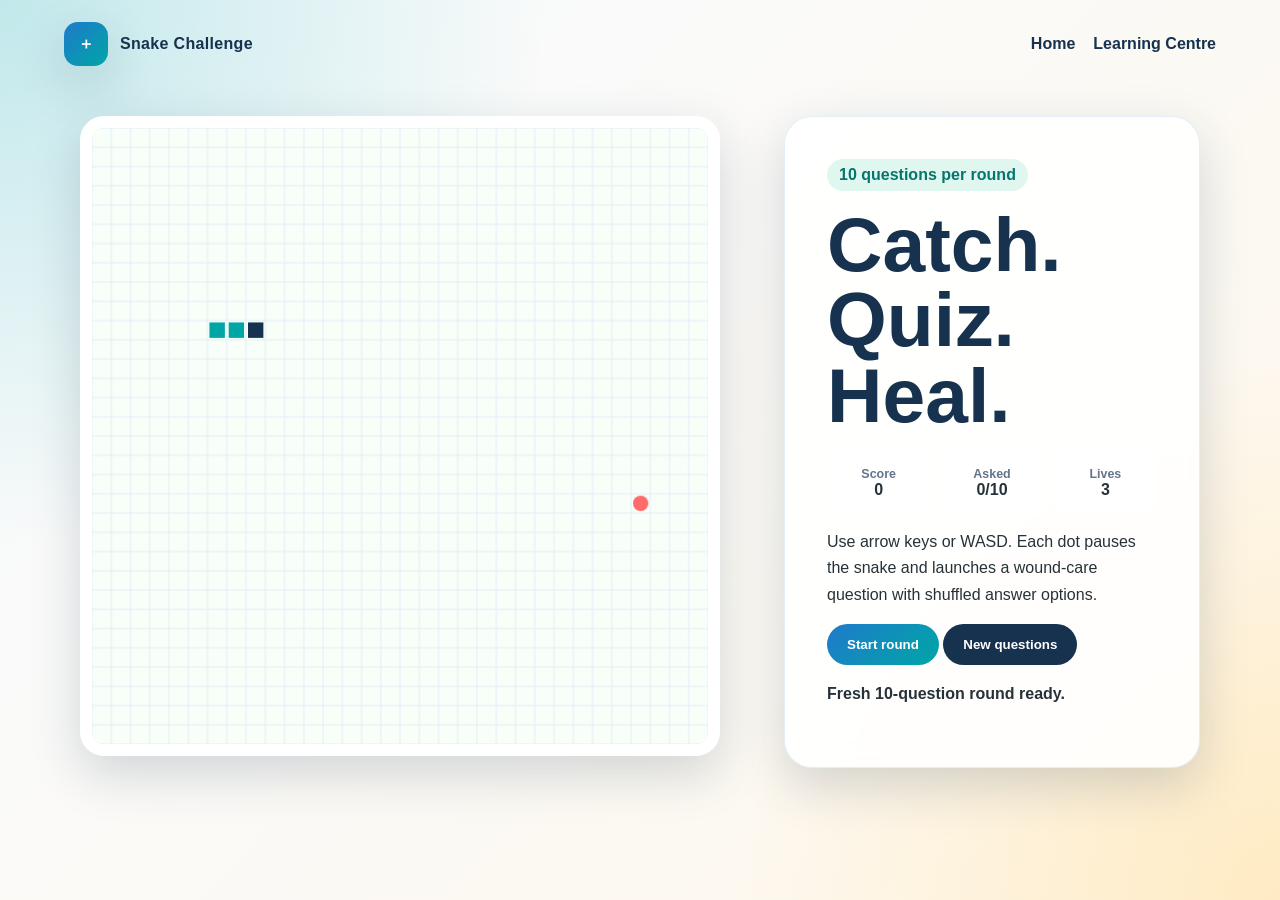
==== snake.html @ 81542b4e "Build gamified wound care learning app" ====
<!doctype html>
<html lang="en">
<head>
  <meta charset="utf-8">
  <meta name="viewport" content="width=device-width, initial-scale=1">
  <title>Snake Challenge | WoundCare Quest</title>
  <link rel="stylesheet" href="style.css">
</head>
<body>
  <header>
    <div class="brand"><span class="logo-mark">＋</span> Snake Challenge</div>
    <nav><a href="index.html">Home</a><a href="training.html">Learning Centre</a></nav>
  </header>
  <main class="game-layout">
    <section>
      <canvas id="board" width="640" height="640" aria-label="Snake wound care quiz game"></canvas>
    </section>
    <aside class="game-panel">
      <span class="badge">10 questions per round</span>
      <h1>Catch. Quiz. Heal.</h1>
      <div class="stats">
        <div class="stat"><span>Score</span><strong id="score">0</strong></div>
        <div class="stat"><span>Asked</span><strong id="asked">0/10</strong></div>
        <div class="stat"><span>Lives</span><strong id="lives">3</strong></div>
      </div>
      <p>Use arrow keys or WASD. Each dot pauses the snake and launches a wound-care question with shuffled answer options.</p>
      <button id="start">Start round</button>
      <button id="restart" class="secondary">New questions</button>
      <p id="status" class="feedback">Ready when you are.</p>
    </aside>
  </main>
  <div id="questionBox" class="question-box" role="dialog" aria-modal="true" aria-labelledby="questionText">
    <div class="question-card">
      <h2 id="questionText"></h2>
      <div id="options" class="options"></div>
      <p id="feedback" class="feedback"></p>
      <button id="continue" class="secondary" hidden>Continue</button>
    </div>
  </div>
  <script>
    const canvas = document.getElementById('board');
    const ctx = canvas.getContext('2d');
    const grid = 20;
    const cells = canvas.width / grid;
    let snake, direction, nextDirection, dot, timer, running, paused, score, lives, asked, roundQuestions, currentQuestion;

    const $ = (id) => document.getElementById(id);
    const shuffle = (items) => [...items].sort(() => Math.random() - 0.5);

    async function loadQuestions() {
      const response = await fetch('data/questions.json');
      if (!response.ok) throw new Error('Question bank could not be loaded.');
      return response.json();
    }

    function resetState(questions) {
      snake = [{ x: 8, y: 10 }, { x: 7, y: 10 }, { x: 6, y: 10 }];
      direction = { x: 1, y: 0 };
      nextDirection = direction;
      score = 0; lives = 3; asked = 0; running = false; paused = false;
      roundQuestions = shuffle(questions).slice(0, 10);
      placeDot(); updateStats(); draw();
      $('status').textContent = 'Fresh 10-question round ready.';
    }

    function placeDot() {
      do {
        dot = { x: Math.floor(Math.random() * cells), y: Math.floor(Math.random() * cells) };
      } while (snake.some((part) => part.x === dot.x && part.y === dot.y));
    }

    function draw() {
      ctx.fillStyle = '#f8fff8'; ctx.fillRect(0, 0, canvas.width, canvas.height);
      ctx.strokeStyle = '#e1eef8';
      for (let i = 0; i <= cells; i++) {
        ctx.beginPath(); ctx.moveTo(i * grid, 0); ctx.lineTo(i * grid, canvas.height); ctx.stroke();
        ctx.beginPath(); ctx.moveTo(0, i * grid); ctx.lineTo(canvas.width, i * grid); ctx.stroke();
      }
      ctx.fillStyle = '#ff6b6b';
      ctx.beginPath(); ctx.arc(dot.x * grid + 10, dot.y * grid + 10, 8, 0, Math.PI * 2); ctx.fill();
      snake.forEach((part, index) => {
        ctx.fillStyle = index === 0 ? '#16324f' : '#00a6a6';
        ctx.fillRect(part.x * grid + 2, part.y * grid + 2, grid - 4, grid - 4);
      });
    }

    function tick() {
      if (!running || paused) return;
      direction = nextDirection;
      const head = { x: snake[0].x + direction.x, y: snake[0].y + direction.y };
      const crashed = head.x < 0 || head.y < 0 || head.x >= cells || head.y >= cells || snake.some((part) => part.x === head.x && part.y === head.y);
      if (crashed) {
        lives -= 1;
        $('status').textContent = lives ? 'Ouch! One life lost. Keep going.' : 'Round over. Start again for a new set.';
        if (!lives) { running = false; clearInterval(timer); }
        snake = [{ x: 8, y: 10 }, { x: 7, y: 10 }, { x: 6, y: 10 }]; direction = { x: 1, y: 0 }; nextDirection = direction;
        updateStats(); draw(); return;
      }
      snake.unshift(head);
      if (head.x === dot.x && head.y === dot.y) askQuestion(); else snake.pop();
      draw();
    }

    function askQuestion() {
      paused = true;
      currentQuestion = roundQuestions[asked];
      asked += 1;
      $('questionText').textContent = currentQuestion.question;
      $('feedback').textContent = '';
      $('continue').hidden = true;
      $('options').innerHTML = '';
      shuffle(currentQuestion.options).forEach((option) => {
        const button = document.createElement('button');
        button.textContent = option.text;
        button.onclick = () => answer(option.correct, button);
        $('options').appendChild(button);
      });
      $('questionBox').classList.add('active');
      updateStats();
    }

    function answer(correct, selected) {
      document.querySelectorAll('#options button').forEach((button) => button.disabled = true);
      selected.classList.add(correct ? 'correct' : 'incorrect');
      if (correct) { score += 10; $('feedback').textContent = 'Correct! The wound-care pathway advances.'; }
      else { $('feedback').textContent = 'Not quite. Review the learning centre and keep healing.'; }
      $('continue').hidden = false;
      updateStats();
    }

    function continueGame() {
      $('questionBox').classList.remove('active');
      if (asked >= 10) {
        running = false; clearInterval(timer);
        $('status').textContent = `Round complete! Final score: ${score}/100.`;
      } else { placeDot(); paused = false; }
      draw();
    }

    function updateStats() {
      $('score').textContent = score;
      $('asked').textContent = `${asked}/10`;
      $('lives').textContent = lives;
    }

    function setDirection(x, y) {
      if (direction.x + x === 0 && direction.y + y === 0) return;
      nextDirection = { x, y };
    }

    document.addEventListener('keydown', (event) => {
      const keys = { ArrowUp: [0, -1], w: [0, -1], ArrowDown: [0, 1], s: [0, 1], ArrowLeft: [-1, 0], a: [-1, 0], ArrowRight: [1, 0], d: [1, 0] };
      if (keys[event.key]) { event.preventDefault(); setDirection(...keys[event.key]); }
    });

    $('continue').onclick = continueGame;
    $('start').onclick = () => { if (!running) { running = true; paused = false; clearInterval(timer); timer = setInterval(tick, 120); $('status').textContent = 'Go catch a clinical question!'; } };
    $('restart').onclick = async () => resetState(await loadQuestions());

    loadQuestions().then(resetState).catch((error) => { $('status').textContent = error.message; draw(); });
  </script>
</body>
</html>
---- style.css ----
:root {
  --navy: #16324f;
  --blue: #1f7acb;
  --teal: #00a6a6;
  --mint: #dff7ee;
  --cream: #fff8ec;
  --coral: #ff6b6b;
  --gold: #ffc857;
  --ink: #263238;
  --muted: #64748b;
  --card: rgba(255, 255, 255, 0.9);
  --shadow: 0 18px 50px rgba(22, 50, 79, 0.18);
}

* { box-sizing: border-box; }

body {
  margin: 0;
  min-height: 100vh;
  font-family: Arial, Helvetica, sans-serif;
  color: var(--ink);
  background:
    radial-gradient(circle at top left, rgba(0, 166, 166, 0.22), transparent 35%),
    radial-gradient(circle at bottom right, rgba(255, 200, 87, 0.28), transparent 35%),
    linear-gradient(135deg, #f7fbff 0%, var(--cream) 100%);
}

header {
  padding: 22px clamp(18px, 5vw, 72px);
  display: flex;
  justify-content: space-between;
  gap: 20px;
  align-items: center;
}

.brand {
  display: flex;
  align-items: center;
  gap: 12px;
  font-weight: 800;
  color: var(--navy);
  letter-spacing: 0.02em;
}

.logo-mark {
  width: 44px;
  height: 44px;
  border-radius: 14px;
  background: linear-gradient(135deg, var(--blue), var(--teal));
  display: grid;
  place-items: center;
  color: white;
  box-shadow: var(--shadow);
}

nav a, .back-link {
  color: var(--navy);
  text-decoration: none;
  font-weight: 700;
  margin-left: 18px;
}

main {
  width: min(1120px, calc(100% - 32px));
  margin: 0 auto;
  padding: 28px 0 56px;
}

.hero {
  display: grid;
  grid-template-columns: minmax(0, 1.15fr) minmax(280px, 0.85fr);
  gap: 28px;
  align-items: center;
}

.panel, .card, .article, .game-panel {
  background: var(--card);
  border: 1px solid rgba(31, 122, 203, 0.12);
  border-radius: 28px;
  padding: clamp(22px, 4vw, 42px);
  box-shadow: var(--shadow);
  backdrop-filter: blur(10px);
}

h1 {
  font-size: clamp(2.3rem, 6vw, 4.8rem);
  line-height: 0.98;
  color: var(--navy);
  margin: 0 0 20px;
}

h2 { color: var(--navy); margin-top: 0; }
h3 { color: var(--blue); }
p, li { line-height: 1.65; }
.lead { font-size: 1.2rem; color: var(--muted); }

.choice-grid, .lesson-grid {
  display: grid;
  grid-template-columns: repeat(2, minmax(0, 1fr));
  gap: 22px;
  margin-top: 28px;
}

.card {
  display: flex;
  flex-direction: column;
  min-height: 270px;
  transition: transform 180ms ease, box-shadow 180ms ease;
}
.card:hover { transform: translateY(-6px); box-shadow: 0 24px 60px rgba(22, 50, 79, 0.24); }
.card .icon { font-size: 3rem; }
.card a, button, .button {
  border: 0;
  border-radius: 999px;
  padding: 13px 20px;
  background: linear-gradient(135deg, var(--blue), var(--teal));
  color: white;
  text-decoration: none;
  font-weight: 800;
  cursor: pointer;
  display: inline-flex;
  justify-content: center;
  align-items: center;
  margin-top: auto;
}
button.secondary { background: var(--navy); }

.badge {
  display: inline-flex;
  border-radius: 999px;
  background: var(--mint);
  color: #06756f;
  padding: 7px 12px;
  font-weight: 800;
  margin-bottom: 16px;
}

.article { margin-bottom: 24px; }
.article blockquote {
  border-left: 6px solid var(--teal);
  margin: 18px 0;
  padding: 8px 18px;
  background: #f1fffb;
  border-radius: 12px;
}

.game-layout {
  display: grid;
  grid-template-columns: minmax(300px, 680px) minmax(260px, 1fr);
  gap: 24px;
  align-items: start;
}

canvas {
  width: 100%;
  max-width: 640px;
  aspect-ratio: 1;
  background: #f8fff8;
  border: 12px solid white;
  border-radius: 24px;
  box-shadow: inset 0 0 0 2px rgba(31, 122, 203, 0.18), var(--shadow);
}

.stats {
  display: grid;
  grid-template-columns: repeat(3, 1fr);
  gap: 10px;
  margin-bottom: 16px;
}
.stat {
  background: white;
  border-radius: 18px;
  padding: 14px;
  text-align: center;
  font-weight: 800;
}
.stat span { display: block; color: var(--muted); font-size: 0.78rem; }

.question-box {
  position: fixed;
  inset: 0;
  background: rgba(22, 50, 79, 0.45);
  display: none;
  place-items: center;
  padding: 20px;
}
.question-box.active { display: grid; }
.question-card { max-width: 620px; width: 100%; background: white; border-radius: 28px; padding: 30px; box-shadow: var(--shadow); }
.options { display: grid; gap: 12px; }
.options button { justify-content: flex-start; background: #edf6ff; color: var(--navy); text-align: left; }
.options button.correct { background: #b7f7cf; }
.options button.incorrect { background: #ffd0d0; }
.feedback { min-height: 28px; font-weight: 800; }

@media (max-width: 800px) {
  header { align-items: flex-start; flex-direction: column; }
  nav a { margin-left: 0; margin-right: 14px; }
  .hero, .choice-grid, .lesson-grid, .game-layout { grid-template-columns: 1fr; }
}
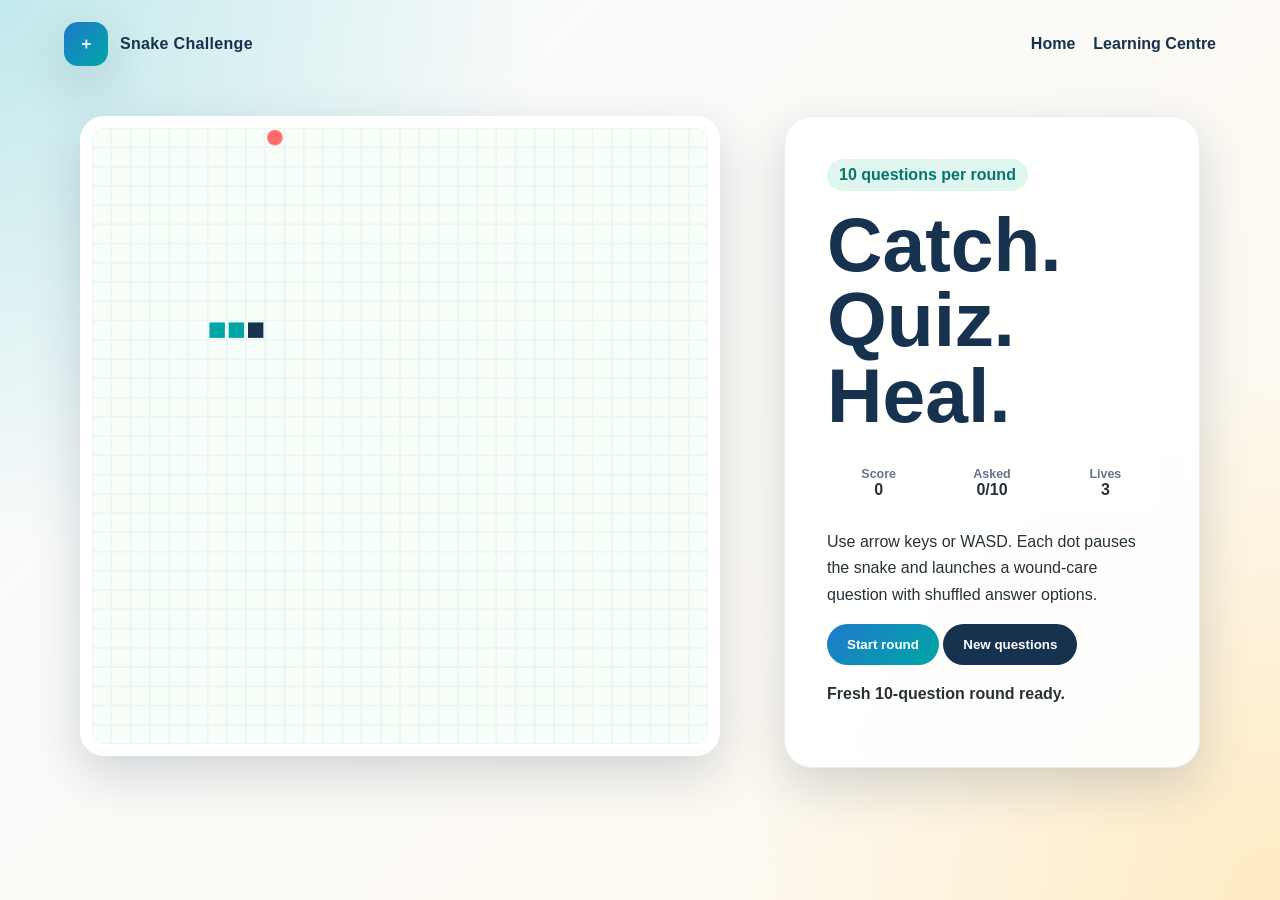
==== commit 63e28683: "Fix snake lives and growth mechanics" ====
--- a/snake.html
+++ b/snake.html
@@ -42,7 +42,7 @@
     const ctx = canvas.getContext('2d');
     const grid = 20;
     const cells = canvas.width / grid;
-    let snake, direction, nextDirection, dot, timer, running, paused, score, lives, asked, roundQuestions, currentQuestion;
+    let snake, direction, nextDirection, dot, timer, running, paused, score, lives, asked, roundQuestions, currentQuestion, questionBank, pendingGrowth;
 
     const $ = (id) => document.getElementById(id);
     const shuffle = (items) => [...items].sort(() => Math.random() - 0.5);
@@ -53,11 +53,17 @@
       return response.json();
     }
 
-    function resetState(questions) {
+    function resetSnake() {
       snake = [{ x: 8, y: 10 }, { x: 7, y: 10 }, { x: 6, y: 10 }];
       direction = { x: 1, y: 0 };
       nextDirection = direction;
+    }
+
+    function resetState(questions) {
+      questionBank = questions;
+      resetSnake();
       score = 0; lives = 3; asked = 0; running = false; paused = false;
+      pendingGrowth = false;
       roundQuestions = shuffle(questions).slice(0, 10);
       placeDot(); updateStats(); draw();
       $('status').textContent = 'Fresh 10-question round ready.';
@@ -87,18 +93,31 @@
     function tick() {
       if (!running || paused) return;
       direction = nextDirection;
-      const head = { x: snake[0].x + direction.x, y: snake[0].y + direction.y };
-      const crashed = head.x < 0 || head.y < 0 || head.x >= cells || head.y >= cells || snake.some((part) => part.x === head.x && part.y === head.y);
-      if (crashed) {
-        lives -= 1;
-        $('status').textContent = lives ? 'Ouch! One life lost. Keep going.' : 'Round over. Start again for a new set.';
-        if (!lives) { running = false; clearInterval(timer); }
-        snake = [{ x: 8, y: 10 }, { x: 7, y: 10 }, { x: 6, y: 10 }]; direction = { x: 1, y: 0 }; nextDirection = direction;
-        updateStats(); draw(); return;
+      const head = {
+        x: (snake[0].x + direction.x + cells) % cells,
+        y: (snake[0].y + direction.y + cells) % cells
+      };
+      const caughtDot = head.x === dot.x && head.y === dot.y;
+      snake.unshift(head);
+      if (!caughtDot) snake.pop();
+      if (snake.slice(1).some((part) => part.x === head.x && part.y === head.y)) {
+        loseLife();
+        return;
       }
-      snake.unshift(head);
-      if (head.x === dot.x && head.y === dot.y) askQuestion(); else snake.pop();
+      if (caughtDot) {
+        pendingGrowth = true;
+        askQuestion();
+      }
       draw();
+    }
+
+    function loseLife() {
+      lives = Math.max(0, lives - 1);
+      $('status').textContent = lives ? 'Self-contact! One life lost. Restarting in the middle.' : 'Round over. Press Start round to restart with 3 lives.';
+      if (!lives) { running = false; clearInterval(timer); }
+      resetSnake();
+      pendingGrowth = false;
+      updateStats(); draw();
     }
 
     function askQuestion() {
@@ -123,7 +142,11 @@
       document.querySelectorAll('#options button').forEach((button) => button.disabled = true);
       selected.classList.add(correct ? 'correct' : 'incorrect');
       if (correct) { score += 10; $('feedback').textContent = 'Correct! The wound-care pathway advances.'; }
-      else { $('feedback').textContent = 'Not quite. Review the learning centre and keep healing.'; }
+      else {
+        if (pendingGrowth) snake.pop();
+        $('feedback').textContent = 'Not quite. Review the learning centre and keep healing.';
+      }
+      pendingGrowth = false;
       $('continue').hidden = false;
       updateStats();
     }
@@ -154,8 +177,14 @@
     });
 
     $('continue').onclick = continueGame;
-    $('start').onclick = () => { if (!running) { running = true; paused = false; clearInterval(timer); timer = setInterval(tick, 120); $('status').textContent = 'Go catch a clinical question!'; } };
-    $('restart').onclick = async () => resetState(await loadQuestions());
+    $('start').onclick = async () => {
+      if (!running) {
+        if (!questionBank) questionBank = await loadQuestions();
+        if (lives <= 0 || asked >= 10) resetState(questionBank);
+        running = true; paused = false; clearInterval(timer); timer = setInterval(tick, 120); $('status').textContent = 'Go catch a clinical question!';
+      }
+    };
+    $('restart').onclick = async () => resetState(questionBank || await loadQuestions());
 
     loadQuestions().then(resetState).catch((error) => { $('status').textContent = error.message; draw(); });
   </script>
